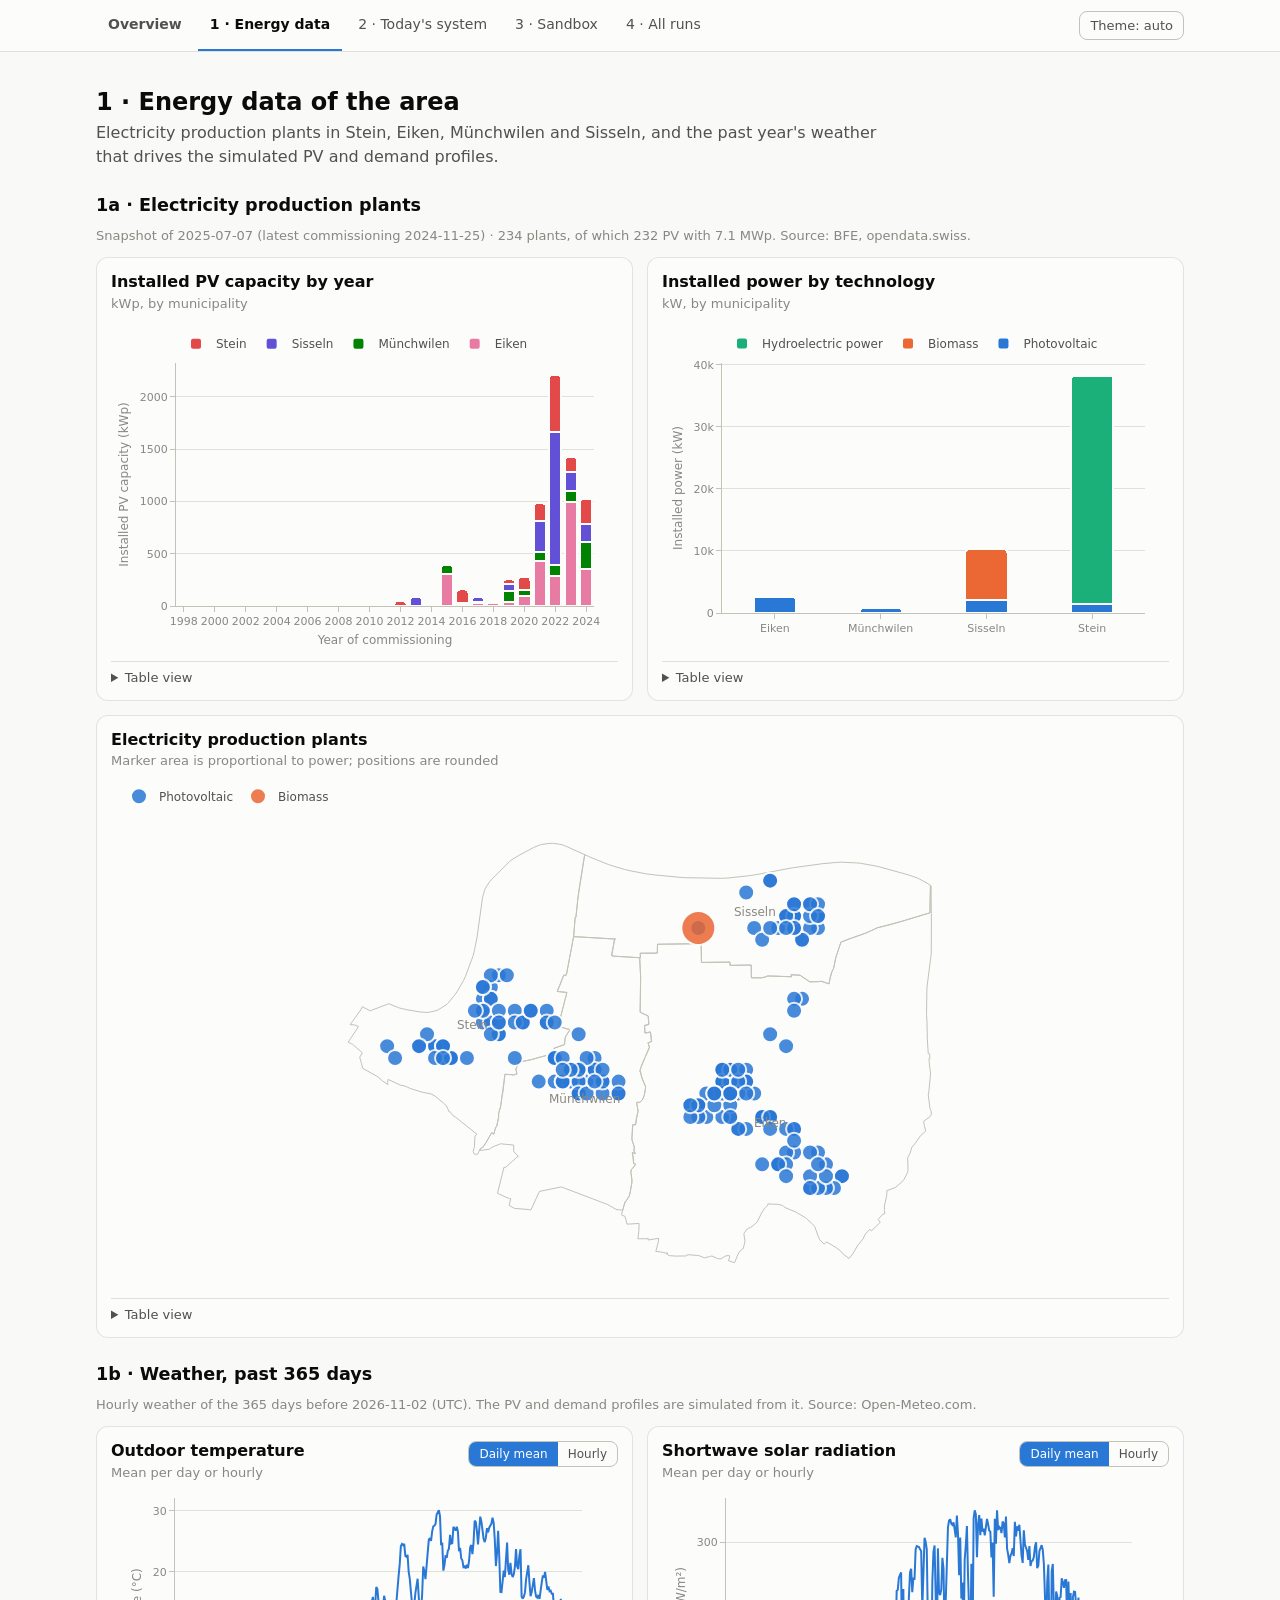
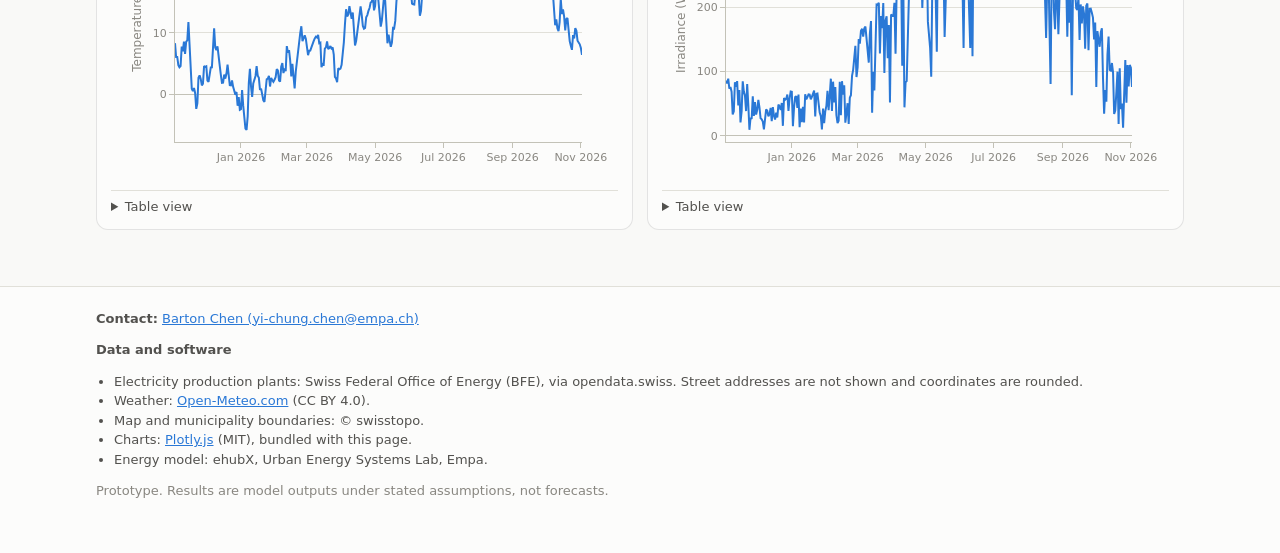
==== site/data.html @ 8a5ce5b2 "Split the page into an overview and four pages; add the 2026-11-02 run - index.html (overview with l" ====
<!doctype html>
<html lang="en">
<head>
  <meta charset="utf-8">
  <meta name="viewport" content="width=device-width, initial-scale=1">
  <title>Energy data · Sisslerfeld Energy Digital Twin</title>
  <meta name="description" content="Electricity production plants and the weather of the past year in the Sisslerfeld area.">
  <link rel="stylesheet" href="css/style.css">
</head>
<body data-page="data">
  <nav class="topnav" aria-label="Pages">
    <div class="wrap">
      <a href="index.html" class="brand">Overview</a>
      <a href="data.html" aria-current="page">1 &middot; Energy data</a>
      <a href="today.html">2 &middot; Today's system</a>
      <a href="sandbox.html">3 &middot; Sandbox</a>
      <a href="runs.html">4 &middot; All runs</a>
      <span class="spacer"></span>
      <button id="theme-btn" type="button" aria-label="Switch colour theme">Theme: auto</button>
    </div>
  </nav>

  <div id="fatal" role="alert"></div>
  <noscript>This page needs JavaScript to draw its charts.</noscript>

  <main>
    <section class="block" id="live">
      <div class="wrap">
        <h2>1 &middot; Energy data of the area</h2>
        <p class="lead">Electricity production plants in Stein, Eiken, Münchwilen and Sisseln, and the past year's weather
          that drives the simulated PV and demand profiles.</p>

        <h3 class="group">1a &middot; Electricity production plants</h3>
        <p class="meta" id="plants-meta"></p>
        <div class="grid two" id="plants-grid"></div>
        <div style="margin-top:14px" id="plants-map"></div>

        <h3 class="group">1b &middot; Weather, past 365 days</h3>
        <p class="meta" id="weather-meta"></p>
        <div class="grid two" id="weather-grid"></div>
      </div>
    </section>
  </main>

  <footer id="site-footer"></footer>

  <script src="config.js"></script>
  <script src="js/data.js"></script>
  <script src="data/manifest.js"></script>
  <script src="vendor/plotly-cartesian.min.js"></script>
  <script src="js/charts.js"></script>
  <script src="js/app.js"></script>
</body>
</html>
---- site/css/style.css ----
/* Sisslerfeld digital twin - public page.
 * Colour tokens follow the validated categorical palette (8 slots, fixed order); dark mode is
 * a separate selection of the same hues, not an automatic flip. */

:root {
  color-scheme: light;
  --page: #f9f9f7;
  --surface: #fcfcfb;
  --text: #0b0b0b;
  --text-2: #52514e;
  --muted: #898781;
  --grid: #e1e0d9;
  --axis: #c3c2b7;
  --border: rgba(11, 11, 11, 0.10);
  --accent: #2a78d6;
  --accent-ink: #ffffff;
  --other: #b9b8b0;
  --s1: #2a78d6; --s2: #eb6834; --s3: #1baf7a; --s4: #eda100;
  --s5: #e87ba4; --s6: #008300; --s7: #6250d6; --s8: #e34948;
  --warn-bg: #fff6e0; --warn-ink: #5b4300;
  --sans: system-ui, -apple-system, "Segoe UI", sans-serif;
}
@media (prefers-color-scheme: dark) {
  :root:where(:not([data-theme="light"])) {
    color-scheme: dark;
    --page: #0d0d0d; --surface: #1a1a19; --text: #f0efec; --text-2: #c3c2b7; --muted: #898781;
    --grid: #2c2c2a; --axis: #383835; --border: rgba(255, 255, 255, 0.10);
    --accent: #3987e5; --other: #55544f;
    --s1: #3987e5; --s2: #d95926; --s3: #199e70; --s4: #c98500;
    --s5: #d55181; --s6: #008300; --s7: #9085e9; --s8: #e66767;
    --warn-bg: #3a2f10; --warn-ink: #f1dca0;
  }
}
:root[data-theme="dark"] {
  color-scheme: dark;
  --page: #0d0d0d; --surface: #1a1a19; --text: #f0efec; --text-2: #c3c2b7; --muted: #898781;
  --grid: #2c2c2a; --axis: #383835; --border: rgba(255, 255, 255, 0.10);
  --accent: #3987e5; --other: #55544f;
  --s1: #3987e5; --s2: #d95926; --s3: #199e70; --s4: #c98500;
  --s5: #d55181; --s6: #008300; --s7: #9085e9; --s8: #e66767;
  --warn-bg: #3a2f10; --warn-ink: #f1dca0;
}

* { box-sizing: border-box; }
html { scroll-behavior: smooth; scroll-padding-top: 64px; }
body {
  margin: 0; background: var(--page); color: var(--text);
  font-family: var(--sans); font-size: 16px; line-height: 1.5;
}
a { color: var(--accent); }
h1, h2, h3 { line-height: 1.2; margin: 0; font-weight: 650; }
h1 { font-size: clamp(1.7rem, 3.5vw, 2.4rem); }
h2 { font-size: 1.5rem; margin-bottom: 4px; }
h3 { font-size: 1rem; }
p { margin: 0 0 12px; }

.wrap { max-width: 1120px; margin: 0 auto; padding: 0 16px; }

/* ---- header */
.hero { background: var(--surface); border-bottom: 1px solid var(--grid); }
/* the whole map is shown (never cropped), at most at its native 732 px so it stays sharp */
.hero-body {
  padding: 24px 16px; display: grid; gap: 20px 32px; align-items: center;
  grid-template-columns: minmax(0, 1fr) minmax(0, 520px);
}
.hero-text { display: grid; gap: 12px; }
.hero-map { margin: 0; position: relative; border: 1px solid var(--grid); border-radius: 12px; overflow: hidden; }
.hero-map img { display: block; width: 100%; height: auto; }
.hero-map figcaption {
  position: absolute; right: 8px; bottom: 6px; font-size: 11px; color: #0b0b0b;
  background: rgba(255, 255, 255, .75); padding: 1px 6px; border-radius: 4px;
}
@media (max-width: 860px) {
  .hero-body { grid-template-columns: minmax(0, 1fr); }
  .hero-map { order: -1; max-width: 732px; }
}
.badge {
  display: inline-block; font-size: 12px; font-weight: 600; letter-spacing: .02em; color: var(--text-2);
  border: 1px solid var(--axis); border-radius: 999px; padding: 1px 10px; margin-bottom: 6px;
}
.logos { display: flex; gap: 20px; align-items: center; flex-wrap: wrap; }
.logos img { height: 40px; width: auto; }
:root[data-theme="dark"] .logos img { background: #fff; padding: 4px 8px; border-radius: 6px; }
@media (prefers-color-scheme: dark) {
  :root:where(:not([data-theme="light"])) .logos img { background: #fff; padding: 4px 8px; border-radius: 6px; }
}

/* ---- top nav */
.topnav { position: sticky; top: 0; z-index: 20; background: var(--surface); border-bottom: 1px solid var(--grid); }
.topnav .wrap { display: flex; gap: 4px; align-items: center; overflow-x: auto; }
.topnav a {
  color: var(--text-2); text-decoration: none; padding: 14px 12px; font-size: 14px; white-space: nowrap;
  border-bottom: 2px solid transparent;
}
.topnav a:hover { color: var(--text); border-bottom-color: var(--axis); }
.topnav a[aria-current="page"] { color: var(--text); border-bottom-color: var(--accent); font-weight: 600; }
.topnav a.brand { font-weight: 650; }
.topnav .spacer { flex: 1; }
.topnav button {
  font: inherit; font-size: 13px; color: var(--text-2); background: none; border: 1px solid var(--axis);
  border-radius: 8px; padding: 4px 10px; cursor: pointer; white-space: nowrap;
}
.topnav button:hover { color: var(--text); }

/* ---- sections */
section.block { padding: 36px 0 8px; }
section.block > .wrap > .lead { color: var(--text-2); max-width: 78ch; }
.notice {
  background: var(--warn-bg); color: var(--warn-ink); border-radius: 10px; padding: 12px 14px; font-size: 14px; margin: 14px 0;
}
.meta { color: var(--muted); font-size: 13px; }

/* ---- overview: links to the pages */
.explore { display: grid; gap: 14px; grid-template-columns: repeat(auto-fit, minmax(min(100%, 240px), 1fr)); }
.explore a.go {
  display: grid; gap: 6px; align-content: start; padding: 16px; text-decoration: none; color: var(--text-2); font-size: 14px;
  background: var(--surface); border: 1px solid var(--border); border-radius: 12px;
}
.explore a.go:hover { border-color: var(--accent); }
.explore a.go strong { color: var(--text); font-size: 1rem; }
.explore a.go .n {
  width: 26px; height: 26px; border-radius: 50%; display: grid; place-items: center; font-size: 13px; font-weight: 650;
  background: var(--accent); color: var(--accent-ink);
}

/* ---- today: assumptions behind "today" */
.assume { background: var(--surface); border: 1px solid var(--border); border-radius: 12px; padding: 14px 18px; margin: 16px 0; }
.assume h3 { font-size: 1rem; margin-bottom: 6px; }
.assume ul { margin: 0; padding-left: 18px; display: grid; gap: 6px; font-size: 14px; color: var(--text-2); max-width: 100ch; }
.assume strong { color: var(--text); }
h3.group { margin: 26px 0 10px; font-size: 1.1rem; }

/* ---- cards & grids */
.grid { display: grid; gap: 14px; align-items: start; }
.grid.two { grid-template-columns: repeat(auto-fit, minmax(min(100%, 480px), 1fr)); }
.grid.three { grid-template-columns: repeat(auto-fill, minmax(min(100%, 330px), 1fr)); }
.card {
  background: var(--surface); border: 1px solid var(--border); border-radius: 12px; padding: 14px 14px 8px; min-width: 0;
}
.card > header { display: flex; flex-wrap: wrap; justify-content: space-between; gap: 10px; align-items: flex-start; margin-bottom: 4px; }
.card .sub { color: var(--muted); font-size: 13px; margin: 2px 0 0; }
.card .plot { width: 100%; }
.card.small { padding: 10px 10px 4px; }
.card.small h3 { font-size: .9rem; }
details.tbl { margin-top: 4px; border-top: 1px solid var(--grid); padding: 6px 0 4px; }
details.tbl summary { cursor: pointer; font-size: 13px; color: var(--text-2); }
.tbl-body { overflow: auto; max-height: 320px; margin-top: 6px; }
.tbl-body table { border-collapse: collapse; font-size: 13px; width: 100%; }
.tbl-body th, .tbl-body td { text-align: right; padding: 3px 8px; border-bottom: 1px solid var(--grid); white-space: nowrap; }
.tbl-body th:first-child, .tbl-body td:first-child { text-align: left; }
.tbl-body th { position: sticky; top: 0; background: var(--surface); color: var(--text-2); font-weight: 600; }

/* ---- stat tiles */
.tiles { display: grid; gap: 12px; grid-template-columns: repeat(auto-fit, minmax(170px, 1fr)); margin: 14px 0 6px; }
.tile { background: var(--surface); border: 1px solid var(--border); border-radius: 12px; padding: 12px 14px; }
.tile .l { color: var(--text-2); font-size: 13px; }
.tile .v { font-size: 1.9rem; font-weight: 650; line-height: 1.15; }
.tile .u { font-size: .9rem; font-weight: 500; color: var(--muted); margin-left: 4px; }

/* ---- controls */
.seg { display: inline-flex; border: 1px solid var(--axis); border-radius: 8px; overflow: hidden; }
.seg button {
  font: inherit; font-size: 12px; padding: 3px 10px; border: 0; background: none; color: var(--text-2); cursor: pointer;
}
.seg button[aria-pressed="true"] { background: var(--accent); color: var(--accent-ink); }
.chips { display: flex; flex-wrap: wrap; gap: 6px; }
.chips button {
  font: inherit; font-size: 12px; padding: 3px 10px; border: 1px solid var(--grid); border-radius: 999px;
  background: none; color: var(--muted); cursor: pointer; display: inline-flex; align-items: center; gap: 6px;
}
.chips button[aria-pressed="true"] { border-color: var(--axis); color: var(--text); }
.chips .sw { width: 10px; height: 10px; border-radius: 50%; }
.toolbar { display: flex; flex-wrap: wrap; gap: 12px 20px; align-items: center; margin: 12px 0; }
.toolbar label { font-size: 14px; color: var(--text-2); display: flex; gap: 8px; align-items: center; }
select {
  font: inherit; font-size: 14px; color: var(--text); background: var(--surface); border: 1px solid var(--axis);
  border-radius: 8px; padding: 5px 8px;
}
button.primary {
  font: inherit; font-weight: 600; background: var(--accent); color: var(--accent-ink); border: 0; border-radius: 8px;
  padding: 9px 16px; cursor: pointer; text-decoration: none; display: inline-block;
}
button.ghost, a.ghost {
  font: inherit; font-size: 13px; background: none; color: var(--text-2); border: 1px solid var(--axis);
  border-radius: 8px; padding: 5px 10px; cursor: pointer; text-decoration: none;
}

/* ---- sliders */
.sliders { display: grid; gap: 14px 28px; grid-template-columns: repeat(auto-fit, minmax(min(100%, 320px), 1fr)); }
.slider label { display: flex; justify-content: space-between; gap: 8px; font-size: 14px; color: var(--text-2); }
.slider output { font-weight: 650; color: var(--text); }
.slider input[type=range] { width: 100%; accent-color: var(--accent); margin: 6px 0 0; }
.slider .ends { display: flex; justify-content: space-between; font-size: 11px; color: var(--muted); }
.status { border-radius: 10px; padding: 10px 14px; font-size: 14px; margin: 16px 0 8px; border: 1px solid var(--border); background: var(--surface); }
.status.ok { border-left: 4px solid var(--s3); }
.status.miss { border-left: 4px solid var(--s4); }
.chips { display: flex; flex-wrap: wrap; gap: 8px; margin-top: 8px; }
.request { margin-top: 10px; display: grid; gap: 8px; }
.request code {
  display: block; padding: 8px 10px; background: var(--page); border: 1px solid var(--grid); border-radius: 8px;
  font-size: 12px; word-break: break-word;
}

/* ---- runs table */
.runs-wrap { overflow: auto; border: 1px solid var(--border); border-radius: 12px; background: var(--surface); max-height: 520px; }
table.runs { border-collapse: collapse; font-size: 13px; width: 100%; }
table.runs th, table.runs td { padding: 5px 9px; border-bottom: 1px solid var(--grid); text-align: right; white-space: nowrap; }
table.runs th { white-space: normal; vertical-align: bottom; line-height: 1.25; min-width: 64px; }
table.runs th { position: sticky; top: 0; background: var(--surface); color: var(--text-2); font-weight: 600; z-index: 1; }
table.runs td:nth-child(2), table.runs th:nth-child(2), table.runs td:nth-child(3), table.runs th:nth-child(3),
table.runs td:nth-child(4), table.runs th:nth-child(4) { text-align: left; }
table.runs tr.sel { background: color-mix(in srgb, var(--accent) 10%, transparent); }
table.runs td.note { text-align: left; color: var(--muted); max-width: 170px; overflow: hidden; text-overflow: ellipsis; }

/* ---- footer / errors */
footer { margin-top: 48px; border-top: 1px solid var(--grid); background: var(--surface); padding: 22px 0 40px; font-size: 13px; color: var(--text-2); }
footer ul { margin: 6px 0 12px; padding-left: 18px; }
#fatal { display: none; margin: 16px; padding: 12px 14px; border-radius: 8px; background: #fde8e8; color: #7a1010; font-size: 14px; }
noscript { display: block; padding: 16px; }
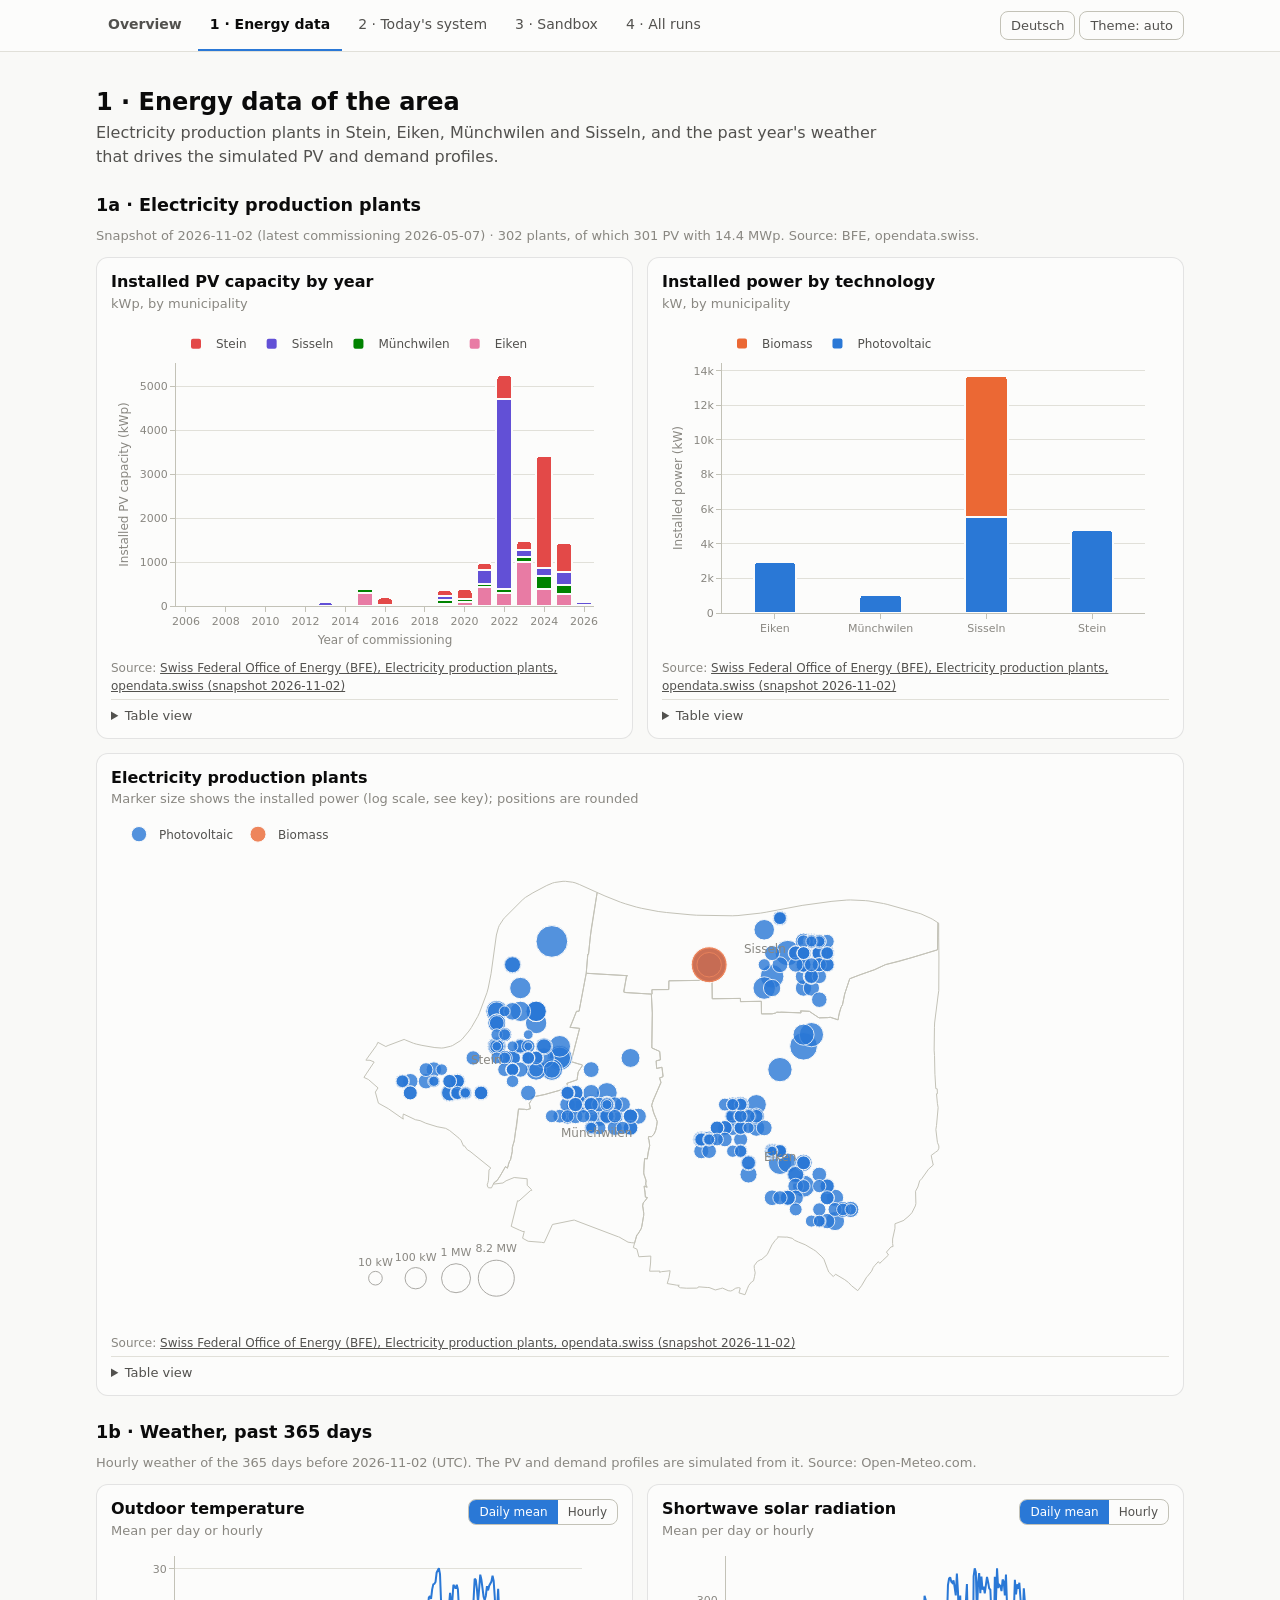
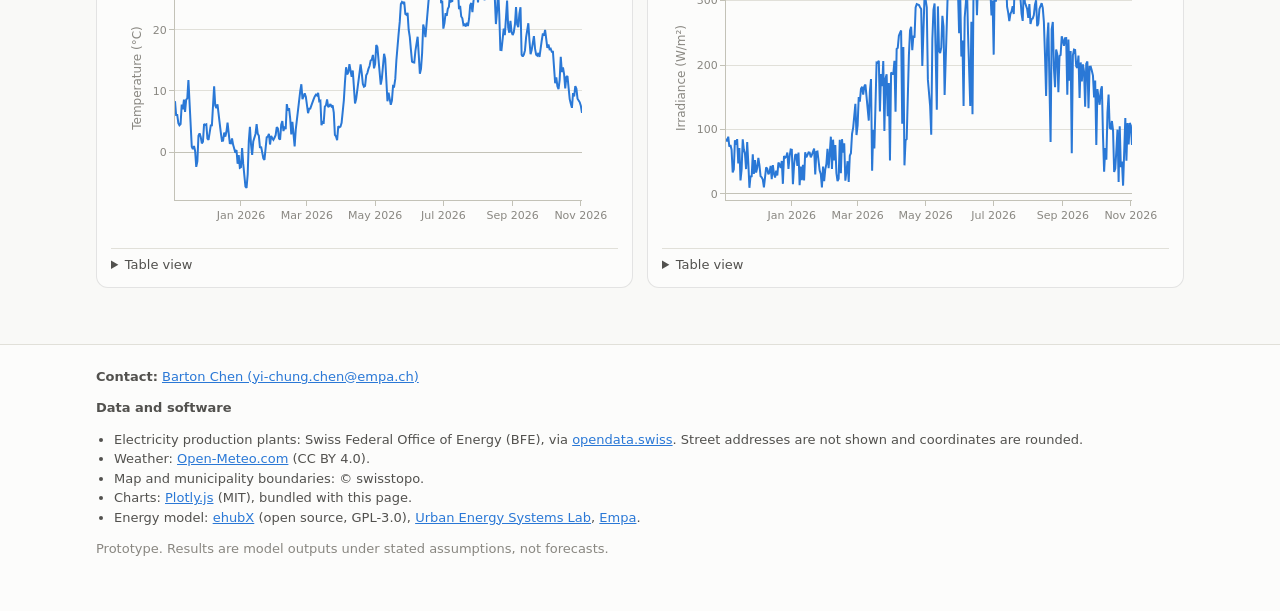
==== commit 7ed9202c: "German (Switzerland) version of all pages: language switch, translations in js/i18n.js, Swiss number" ====
--- a/site/data.html
+++ b/site/data.html
@@ -3,39 +3,40 @@
 <head>
   <meta charset="utf-8">
   <meta name="viewport" content="width=device-width, initial-scale=1">
-  <title>Energy data · Sisslerfeld Energy Digital Twin</title>
+  <title data-i18n="title.data">Energy data · Sisslerfeld Energy Digital Twin</title>
   <meta name="description" content="Electricity production plants and the weather of the past year in the Sisslerfeld area.">
   <link rel="stylesheet" href="css/style.css">
 </head>
 <body data-page="data">
   <nav class="topnav" aria-label="Pages">
     <div class="wrap">
-      <a href="index.html" class="brand">Overview</a>
-      <a href="data.html" aria-current="page">1 &middot; Energy data</a>
-      <a href="today.html">2 &middot; Today's system</a>
-      <a href="sandbox.html">3 &middot; Sandbox</a>
-      <a href="runs.html">4 &middot; All runs</a>
+      <a href="index.html" data-i18n="nav.home" class="brand">Overview</a>
+      <a href="data.html" data-i18n="nav.data" aria-current="page">1 &middot; Energy data</a>
+      <a href="today.html" data-i18n="nav.today">2 &middot; Today's system</a>
+      <a href="sandbox.html" data-i18n="nav.sandbox">3 &middot; Sandbox</a>
+      <a href="runs.html" data-i18n="nav.runs">4 &middot; All runs</a>
       <span class="spacer"></span>
+      <button id="lang-btn" type="button" lang="de">Deutsch</button>
       <button id="theme-btn" type="button" aria-label="Switch colour theme">Theme: auto</button>
     </div>
   </nav>
 
   <div id="fatal" role="alert"></div>
-  <noscript>This page needs JavaScript to draw its charts.</noscript>
+  <noscript data-i18n="noscript">This page needs JavaScript to draw its charts.</noscript>
 
   <main>
     <section class="block" id="live">
       <div class="wrap">
-        <h2>1 &middot; Energy data of the area</h2>
-        <p class="lead">Electricity production plants in Stein, Eiken, Münchwilen and Sisseln, and the past year's weather
+        <h2 data-i18n="data.h2">1 &middot; Energy data of the area</h2>
+        <p class="lead" data-i18n="data.lead">Electricity production plants in Stein, Eiken, Münchwilen and Sisseln, and the past year's weather
           that drives the simulated PV and demand profiles.</p>
 
-        <h3 class="group">1a &middot; Electricity production plants</h3>
+        <h3 class="group" data-i18n="data.h3a">1a &middot; Electricity production plants</h3>
         <p class="meta" id="plants-meta"></p>
         <div class="grid two" id="plants-grid"></div>
         <div style="margin-top:14px" id="plants-map"></div>
 
-        <h3 class="group">1b &middot; Weather, past 365 days</h3>
+        <h3 class="group" data-i18n="data.h3b">1b &middot; Weather, past 365 days</h3>
         <p class="meta" id="weather-meta"></p>
         <div class="grid two" id="weather-grid"></div>
       </div>
@@ -45,6 +46,7 @@
   <footer id="site-footer"></footer>
 
   <script src="config.js"></script>
+  <script src="js/i18n.js"></script>
   <script src="js/data.js"></script>
   <script src="data/manifest.js"></script>
   <script src="vendor/plotly-cartesian.min.js"></script>
--- a/site/css/style.css
+++ b/site/css/style.css
@@ -142,6 +142,8 @@
 .card .plot { width: 100%; }
 .card.small { padding: 10px 10px 4px; }
 .card.small h3 { font-size: .9rem; }
+.card .src { color: var(--muted); font-size: 12px; margin: 2px 0 4px; }
+.card .src a { color: var(--text-2); }
 details.tbl { margin-top: 4px; border-top: 1px solid var(--grid); padding: 6px 0 4px; }
 details.tbl summary { cursor: pointer; font-size: 13px; color: var(--text-2); }
 .tbl-body { overflow: auto; max-height: 320px; margin-top: 6px; }
